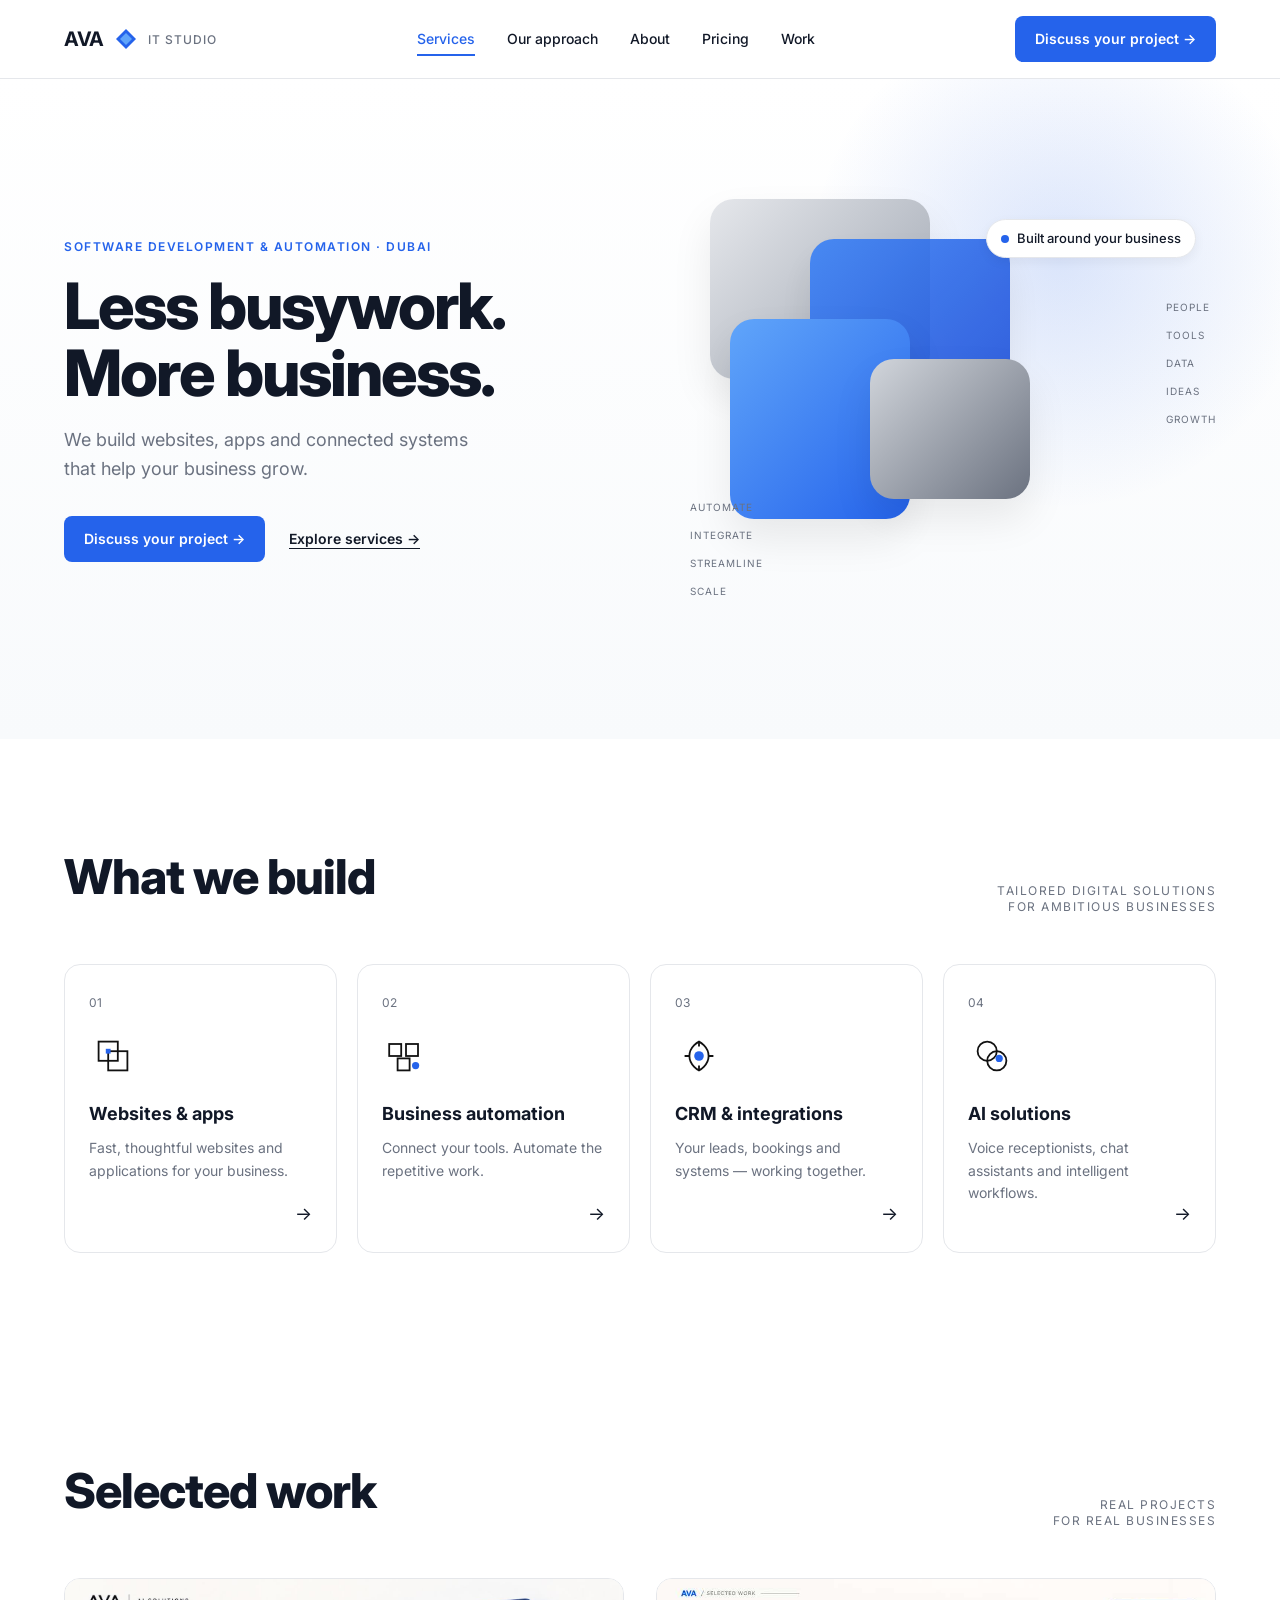
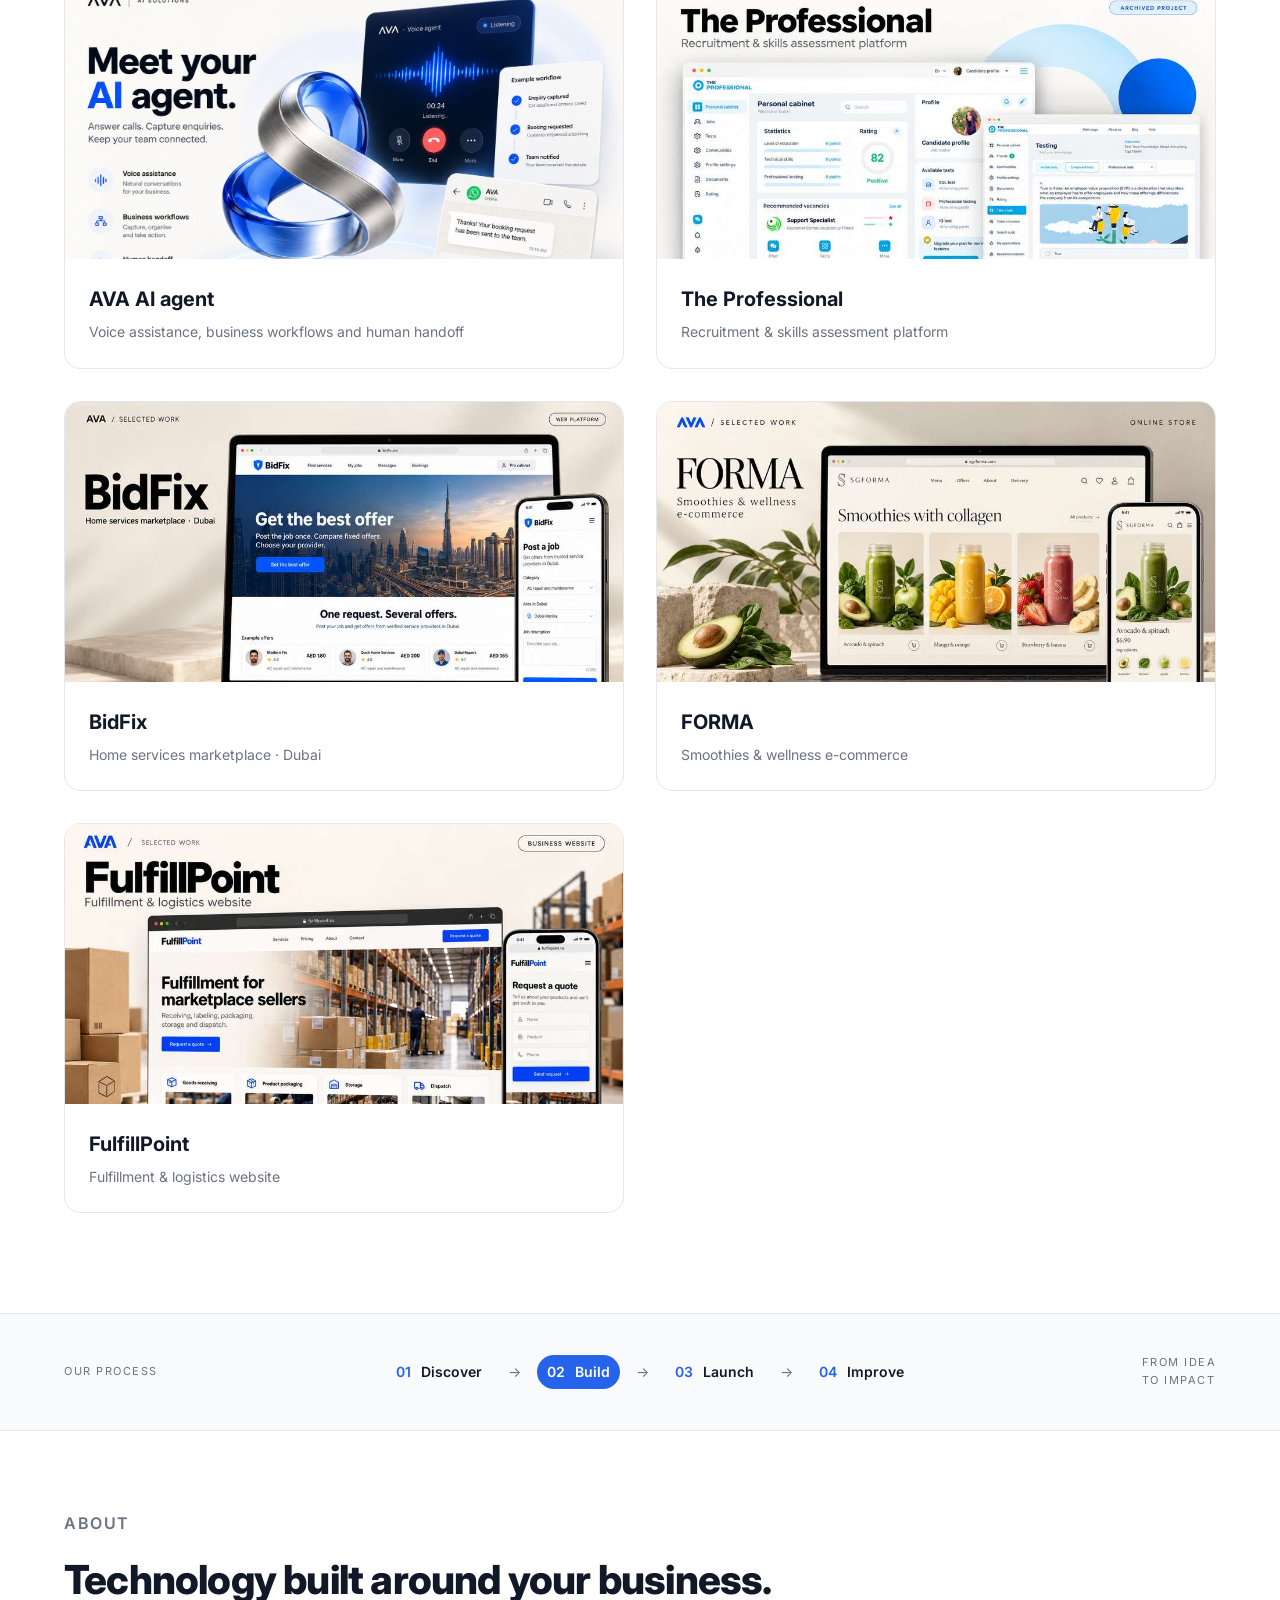
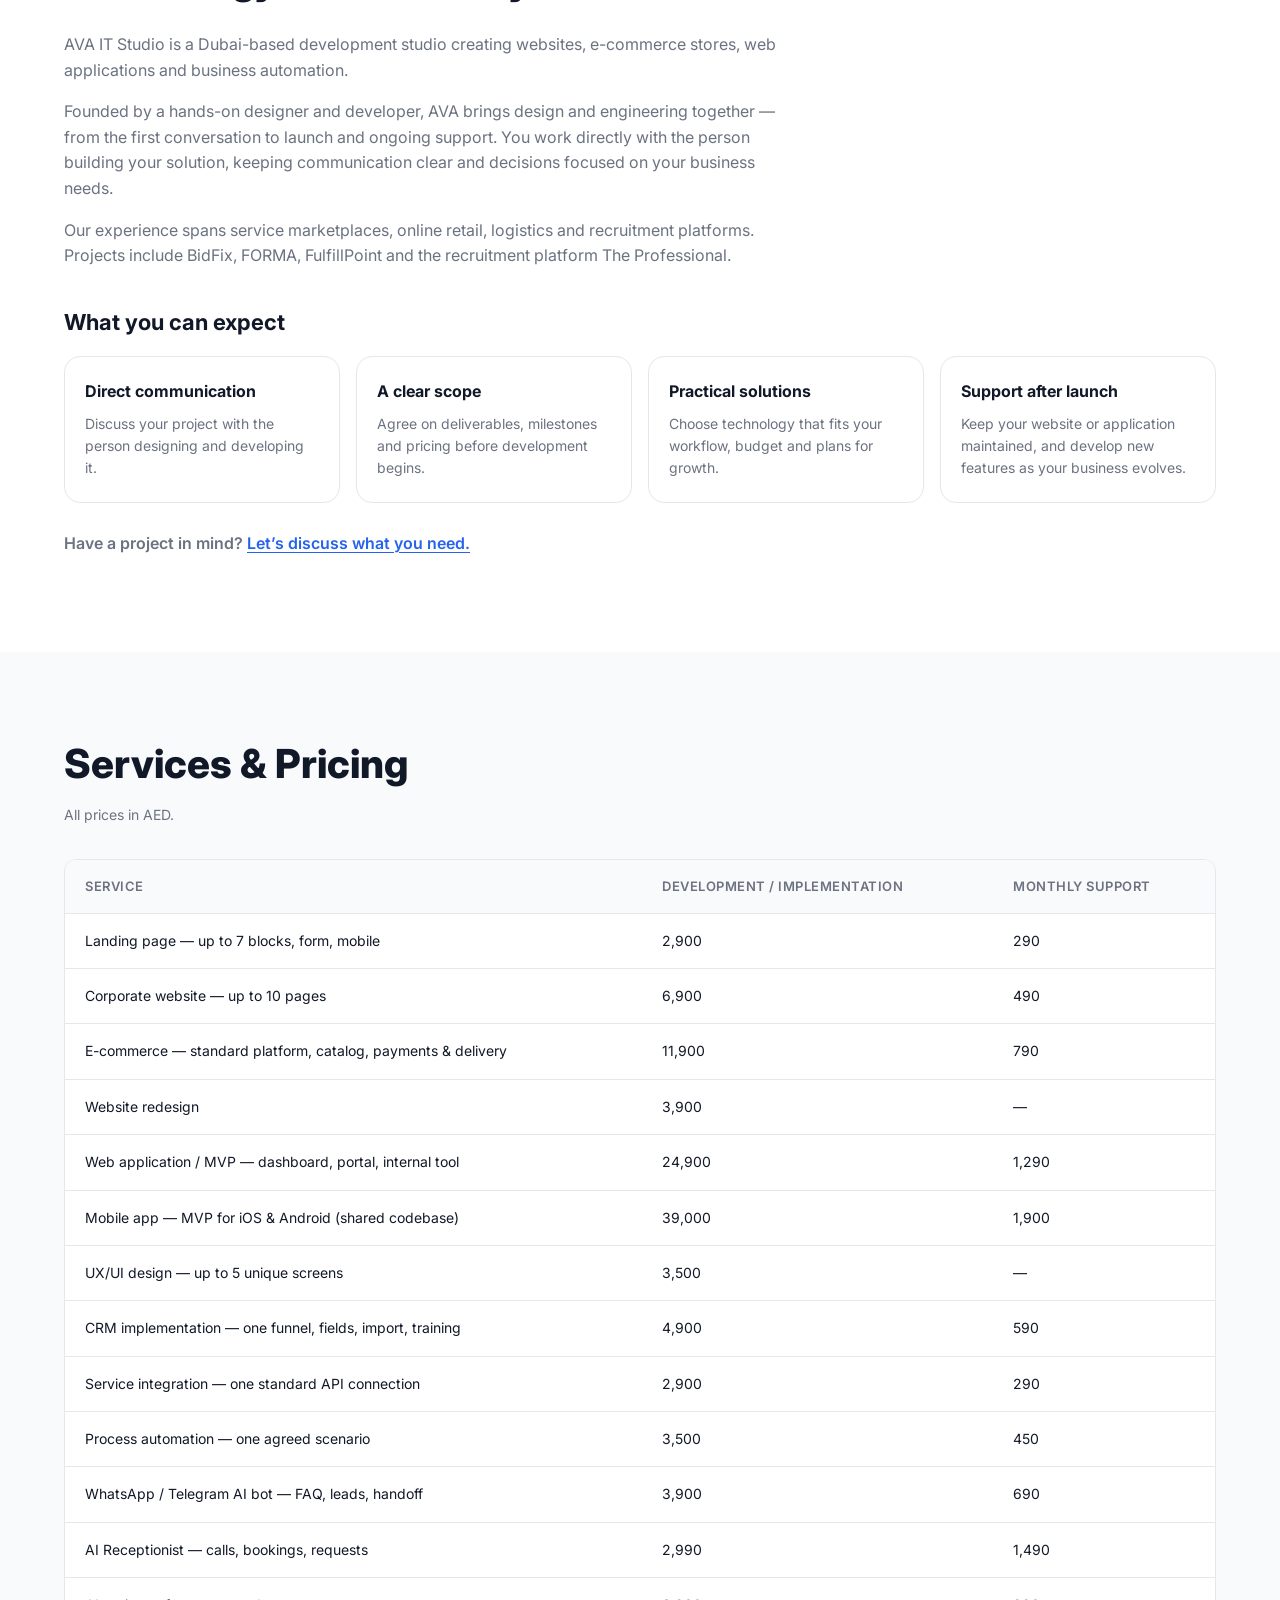
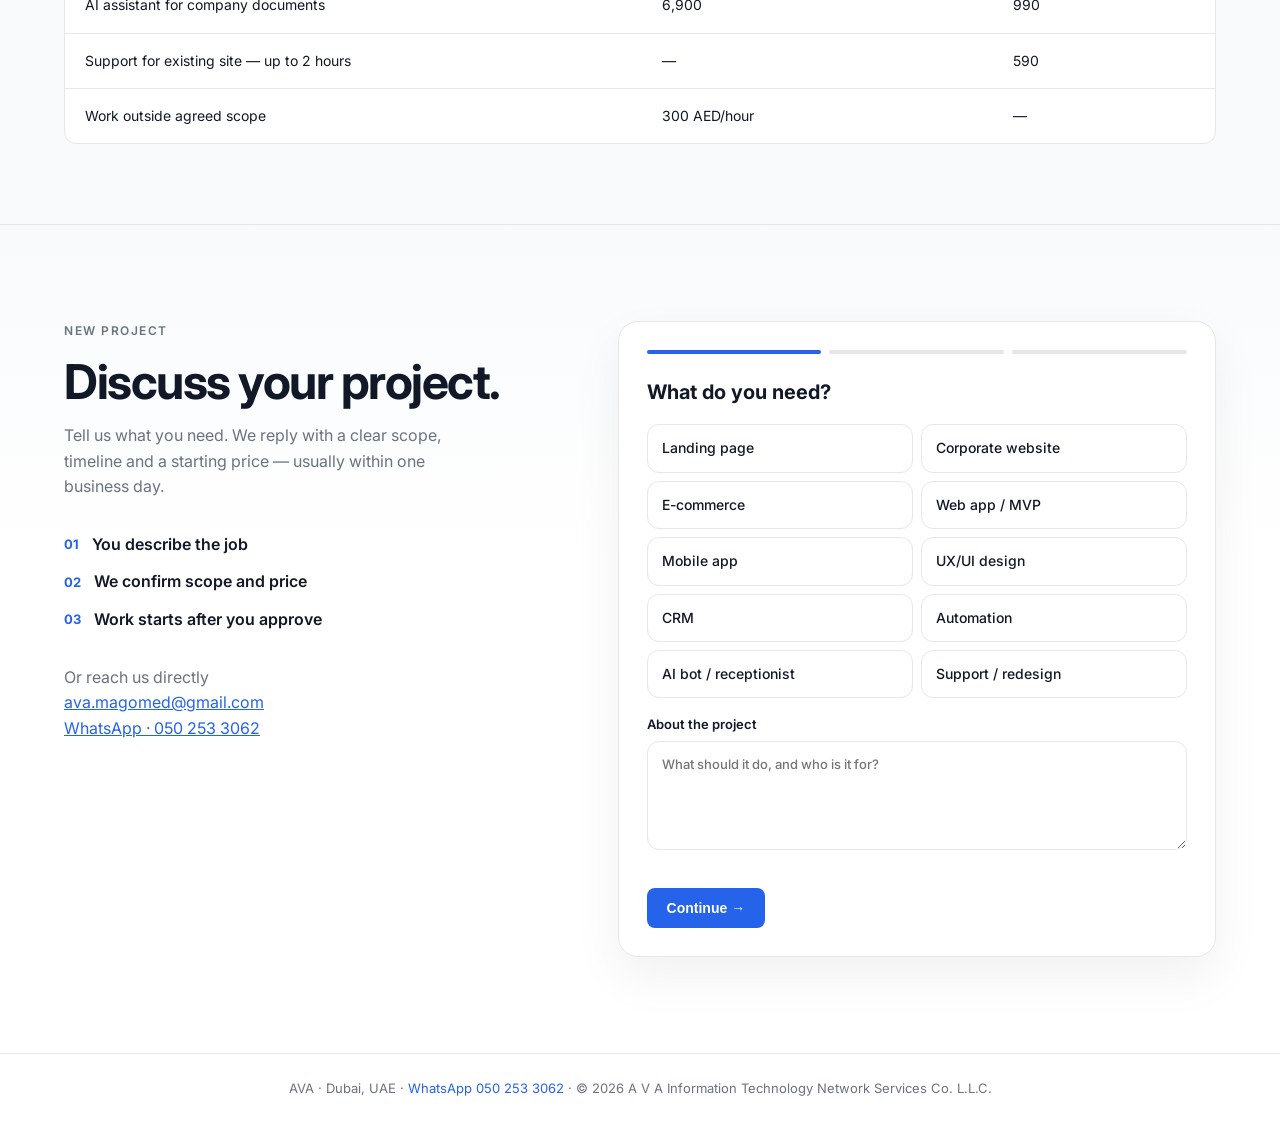
==== index.html @ f0a0326e "Change contact email to Gmail" ====
<!DOCTYPE html>
<html lang="en">
<head>
    <meta charset="UTF-8">
    <meta name="viewport" content="width=device-width, initial-scale=1.0">
    <title>AVA IT Studio | Software Development & Automation | Dubai</title>
    <meta name="description" content="AVA IT Studio builds websites, apps, and connected systems that help your business grow. Less busywork. More business. Dubai.">
    <link rel="stylesheet" href="styles.css">
    <link rel="preconnect" href="https://fonts.googleapis.com">
    <link rel="preconnect" href="https://fonts.gstatic.com" crossorigin>
    <link href="https://fonts.googleapis.com/css2?family=Inter:wght@300;400;500;600;700;800&display=swap" rel="stylesheet">
</head>
<body>
    <header class="header">
        <div class="container">
            <div class="logo">
                <span class="logo-text">AVA</span>
                <svg class="logo-icon" width="24" height="24" viewBox="0 0 24 24" fill="none">
                    <path d="M12 2L22 12L12 22L2 12L12 2Z" fill="#2563EB"/>
                    <path d="M12 6L18 12L12 18L6 12L12 6Z" fill="#60A5FA"/>
                </svg>
                <span class="logo-sub">IT STUDIO</span>
            </div>
            <nav class="nav">
                <a href="#services">Services</a>
                <a href="#approach">Our approach</a>
                <a href="#about">About</a>
                <a href="#pricing">Pricing</a>
                <a href="#portfolio">Work</a>
            </nav>
            <a href="#contact" class="btn btn-primary">Discuss your project →</a>
        </div>
    </header>

    <section class="hero">
        <div class="container hero-grid">
            <div class="hero-content">
                <p class="eyebrow">SOFTWARE DEVELOPMENT & AUTOMATION · DUBAI</p>
                <h1>Less busywork.<br>More business.</h1>
                <p class="hero-subtitle">We build websites, apps and connected systems that help your business grow.</p>
                <div class="hero-cta">
                    <a href="#contact" class="btn btn-primary">Discuss your project →</a>
                    <a href="#services" class="btn btn-link">Explore services →</a>
                </div>
            </div>
            <div class="hero-visual">
                <div class="abstract-shape">
                    <div class="shape shape-1"></div>
                    <div class="shape shape-2"></div>
                    <div class="shape shape-3"></div>
                    <div class="shape shape-4"></div>
                </div>
                <div class="badge">Built around your business</div>
                <div class="side-labels">
                    <span>PEOPLE</span>
                    <span>TOOLS</span>
                    <span>DATA</span>
                    <span>IDEAS</span>
                    <span>GROWTH</span>
                </div>
                <div class="process-labels">
                    <span>AUTOMATE</span>
                    <span>INTEGRATE</span>
                    <span>STREAMLINE</span>
                    <span>SCALE</span>
                </div>
            </div>
        </div>
    </section>

    <section id="services" class="what-we-build">
        <div class="container">
            <div class="section-header">
                <h2>What we build</h2>
                <p class="section-sub">TAILORED DIGITAL SOLUTIONS<br>FOR AMBITIOUS BUSINESSES</p>
            </div>
            <div class="services-grid">
                <div class="service-card">
                    <div class="card-number">01</div>
                    <div class="card-icon">
                        <svg viewBox="0 0 40 40" fill="none"><rect x="8" y="8" width="16" height="16" stroke="#111" stroke-width="1.5"/><rect x="16" y="16" width="16" height="16" stroke="#111" stroke-width="1.5"/><rect x="14" y="14" width="4" height="4" fill="#2563EB"/></svg>
                    </div>
                    <h3>Websites & apps</h3>
                    <p>Fast, thoughtful websites and applications for your business.</p>
                    <a href="#pricing" class="card-link">→</a>
                </div>
                <div class="service-card">
                    <div class="card-number">02</div>
                    <div class="card-icon">
                        <svg viewBox="0 0 40 40" fill="none"><rect x="6" y="10" width="10" height="10" stroke="#111" stroke-width="1.5"/><rect x="20" y="10" width="10" height="10" stroke="#111" stroke-width="1.5"/><rect x="13" y="22" width="10" height="10" stroke="#111" stroke-width="1.5"/><circle cx="28" cy="28" r="3" fill="#2563EB"/></svg>
                    </div>
                    <h3>Business automation</h3>
                    <p>Connect your tools. Automate the repetitive work.</p>
                    <a href="#pricing" class="card-link">→</a>
                </div>
                <div class="service-card">
                    <div class="card-number">03</div>
                    <div class="card-icon">
                        <svg viewBox="0 0 40 40" fill="none"><path d="M20 8C20 8 28 12 28 20C28 28 20 32 20 32C20 32 12 28 12 20C12 12 20 8 20 8Z" stroke="#111" stroke-width="1.5"/><circle cx="20" cy="20" r="4" fill="#2563EB"/><path d="M20 12V8M20 32V28M12 20H8M32 20H28" stroke="#111" stroke-width="1.5"/></svg>
                    </div>
                    <h3>CRM & integrations</h3>
                    <p>Your leads, bookings and systems — working together.</p>
                    <a href="#pricing" class="card-link">→</a>
                </div>
                <div class="service-card">
                    <div class="card-number">04</div>
                    <div class="card-icon">
                        <svg viewBox="0 0 40 40" fill="none"><circle cx="16" cy="16" r="8" stroke="#111" stroke-width="1.5"/><circle cx="24" cy="24" r="8" stroke="#111" stroke-width="1.5"/><circle cx="26" cy="22" r="3" fill="#2563EB"/></svg>
                    </div>
                    <h3>AI solutions</h3>
                    <p>Voice receptionists, chat assistants and intelligent workflows.</p>
                    <a href="#portfolio" class="card-link">→</a>
                </div>
            </div>
        </div>
    </section>

    <section id="portfolio" class="portfolio">
        <div class="container">
            <div class="section-header">
                <h2>Selected work</h2>
                <p class="section-sub">REAL PROJECTS<br>FOR REAL BUSINESSES</p>
            </div>
            <div class="portfolio-grid">
                <div class="portfolio-item">
                    <div class="portfolio-image">
                        <img src="images/ai-agent.jpg" alt="AVA AI agent: voice assistance, workflows and WhatsApp handoff">
                    </div>
                    <div class="portfolio-info">
                        <h3>AVA AI agent</h3>
                        <p>Voice assistance, business workflows and human handoff</p>
                    </div>
                </div>
                <div class="portfolio-item">
                    <div class="portfolio-image">
                        <img src="images/the-professional.jpg" alt="The Professional - Recruitment & skills assessment platform">
                    </div>
                    <div class="portfolio-info">
                        <h3>The Professional</h3>
                        <p>Recruitment & skills assessment platform</p>
                    </div>
                </div>
                <div class="portfolio-item">
                    <div class="portfolio-image">
                        <img src="images/bidfix.jpg" alt="BidFix - Home services marketplace Dubai">
                    </div>
                    <div class="portfolio-info">
                        <h3>BidFix</h3>
                        <p>Home services marketplace · Dubai</p>
                    </div>
                </div>
                <div class="portfolio-item">
                    <div class="portfolio-image">
                        <img src="images/forma.jpg" alt="FORMA - Smoothies & wellness e-commerce">
                    </div>
                    <div class="portfolio-info">
                        <h3>FORMA</h3>
                        <p>Smoothies & wellness e-commerce</p>
                    </div>
                </div>
                <div class="portfolio-item">
                    <div class="portfolio-image">
                        <img src="images/fulfillpoint.jpg" alt="FulfillPoint - Fulfillment & logistics website">
                    </div>
                    <div class="portfolio-info">
                        <h3>FulfillPoint</h3>
                        <p>Fulfillment & logistics website</p>
                    </div>
                </div>
            </div>
        </div>
    </section>

    <section id="approach" class="process">
        <div class="container">
            <div class="process-header">
                <span class="process-label">OUR PROCESS</span>
                <div class="process-steps">
                    <div class="step"><span>01</span> Discover</div>
                    <div class="arrow">→</div>
                    <div class="step"><span>02</span> Build</div>
                    <div class="arrow">→</div>
                    <div class="step"><span>03</span> Launch</div>
                    <div class="arrow">→</div>
                    <div class="step"><span>04</span> Improve</div>
                </div>
                <span class="process-end">FROM IDEA<br>TO IMPACT</span>
            </div>
        </div>
    </section>

    <section id="about" class="about">
        <div class="container">
            <p class="eyebrow">ABOUT</p>
            <h2>Technology built around your business.</h2>
            <p>AVA IT Studio is a Dubai-based development studio creating websites, e-commerce stores, web applications and business automation.</p>
            <p>Founded by a hands-on designer and developer, AVA brings design and engineering together — from the first conversation to launch and ongoing support. You work directly with the person building your solution, keeping communication clear and decisions focused on your business needs.</p>
            <p>Our experience spans service marketplaces, online retail, logistics and recruitment platforms. Projects include BidFix, FORMA, FulfillPoint and the recruitment platform The Professional.</p>
            <h3>What you can expect</h3>
            <div class="expect-grid">
                <div class="expect-item">
                    <h4>Direct communication</h4>
                    <p>Discuss your project with the person designing and developing it.</p>
                </div>
                <div class="expect-item">
                    <h4>A clear scope</h4>
                    <p>Agree on deliverables, milestones and pricing before development begins.</p>
                </div>
                <div class="expect-item">
                    <h4>Practical solutions</h4>
                    <p>Choose technology that fits your workflow, budget and plans for growth.</p>
                </div>
                <div class="expect-item">
                    <h4>Support after launch</h4>
                    <p>Keep your website or application maintained, and develop new features as your business evolves.</p>
                </div>
            </div>
            <p class="about-close">Have a project in mind? <a href="#contact">Let’s discuss what you need.</a></p>
        </div>
    </section>

    <section id="pricing" class="pricing">
        <div class="container">
            <h2>Services & Pricing</h2>
            <p class="pricing-note">All prices in AED.</p>
            <div class="pricing-table-wrapper">
                <table class="pricing-table">
                    <thead>
                        <tr>
                            <th>Service</th>
                            <th>Development / Implementation</th>
                            <th>Monthly Support</th>
                        </tr>
                    </thead>
                    <tbody>
                        <tr>
                            <td>Landing page — up to 7 blocks, form, mobile</td>
                            <td>2,900</td>
                            <td>290</td>
                        </tr>
                        <tr>
                            <td>Corporate website — up to 10 pages</td>
                            <td>6,900</td>
                            <td>490</td>
                        </tr>
                        <tr>
                            <td>E-commerce — standard platform, catalog, payments & delivery</td>
                            <td>11,900</td>
                            <td>790</td>
                        </tr>
                        <tr>
                            <td>Website redesign</td>
                            <td>3,900</td>
                            <td>—</td>
                        </tr>
                        <tr>
                            <td>Web application / MVP — dashboard, portal, internal tool</td>
                            <td>24,900</td>
                            <td>1,290</td>
                        </tr>
                        <tr>
                            <td>Mobile app — MVP for iOS & Android (shared codebase)</td>
                            <td>39,000</td>
                            <td>1,900</td>
                        </tr>
                        <tr>
                            <td>UX/UI design — up to 5 unique screens</td>
                            <td>3,500</td>
                            <td>—</td>
                        </tr>
                        <tr>
                            <td>CRM implementation — one funnel, fields, import, training</td>
                            <td>4,900</td>
                            <td>590</td>
                        </tr>
                        <tr>
                            <td>Service integration — one standard API connection</td>
                            <td>2,900</td>
                            <td>290</td>
                        </tr>
                        <tr>
                            <td>Process automation — one agreed scenario</td>
                            <td>3,500</td>
                            <td>450</td>
                        </tr>
                        <tr>
                            <td>WhatsApp / Telegram AI bot — FAQ, leads, handoff</td>
                            <td>3,900</td>
                            <td>690</td>
                        </tr>
                        <tr>
                            <td>AI Receptionist — calls, bookings, requests</td>
                            <td>2,990</td>
                            <td>1,490</td>
                        </tr>
                        <tr>
                            <td>AI assistant for company documents</td>
                            <td>6,900</td>
                            <td>990</td>
                        </tr>
                        <tr>
                            <td>Support for existing site — up to 2 hours</td>
                            <td>—</td>
                            <td>590</td>
                        </tr>
                        <tr>
                            <td>Work outside agreed scope</td>
                            <td>300 AED/hour</td>
                            <td>—</td>
                        </tr>
                    </tbody>
                </table>
            </div>
        </div>
    </section>

    <section id="contact" class="request">
        <div class="container request-grid">
            <div class="request-copy">
                <p class="eyebrow">NEW PROJECT</p>
                <h2>Discuss your project.</h2>
                <p>Tell us what you need. We reply with a clear scope, timeline and a starting price — usually within one business day.</p>
                <ol class="request-points">
                    <li><strong>01</strong> You describe the job</li>
                    <li><strong>02</strong> We confirm scope and price</li>
                    <li><strong>03</strong> Work starts after you approve</li>
                </ol>
                <p class="request-mail">Or reach us directly<br><a href="mailto:ava.magomed@gmail.com">ava.magomed@gmail.com</a><br><a href="https://wa.me/971502533062" target="_blank" rel="noopener">WhatsApp · 050 253 3062</a></p>
            </div>

            <form class="request-form" id="request-form" novalidate>
                <div class="form-progress" aria-hidden="true">
                    <span class="is-on" data-dot="1"></span>
                    <span data-dot="2"></span>
                    <span data-dot="3"></span>
                </div>

                <fieldset class="form-step is-active" data-step="1">
                    <legend>What do you need?</legend>
                    <div class="choice-grid" id="service-choices">
                        <label class="choice"><input type="checkbox" name="service" value="Landing page"><span>Landing page</span></label>
                        <label class="choice"><input type="checkbox" name="service" value="Corporate website"><span>Corporate website</span></label>
                        <label class="choice"><input type="checkbox" name="service" value="E-commerce"><span>E-commerce</span></label>
                        <label class="choice"><input type="checkbox" name="service" value="Web app / MVP"><span>Web app / MVP</span></label>
                        <label class="choice"><input type="checkbox" name="service" value="Mobile app"><span>Mobile app</span></label>
                        <label class="choice"><input type="checkbox" name="service" value="UX/UI design"><span>UX/UI design</span></label>
                        <label class="choice"><input type="checkbox" name="service" value="CRM"><span>CRM</span></label>
                        <label class="choice"><input type="checkbox" name="service" value="Automation"><span>Automation</span></label>
                        <label class="choice"><input type="checkbox" name="service" value="AI bot or receptionist"><span>AI bot / receptionist</span></label>
                        <label class="choice"><input type="checkbox" name="service" value="Support or redesign"><span>Support / redesign</span></label>
                    </div>
                    <label class="field">
                        <span>About the project</span>
                        <textarea name="details" rows="4" required placeholder="What should it do, and who is it for?"></textarea>
                    </label>
                    <p class="form-error" data-error="1"></p>
                    <button type="button" class="btn btn-primary" data-next>Continue →</button>
                </fieldset>

                <fieldset class="form-step" data-step="2">
                    <legend>Timing</legend>
                    <label class="field">
                        <span>When do you want to start?</span>
                        <select name="timeline" required>
                            <option value="">Select a timeline</option>
                            <option>As soon as possible</option>
                            <option>Within 2 weeks</option>
                            <option>This month</option>
                            <option>Just exploring</option>
                        </select>
                    </label>
                    <label class="field">
                        <span>Current website, if you have one</span>
                        <input type="url" name="website" placeholder="https://">
                    </label>
                    <p class="form-error" data-error="2"></p>
                    <div class="form-nav">
                        <button type="button" class="btn btn-link" data-back>← Back</button>
                        <button type="button" class="btn btn-primary" data-next>Continue →</button>
                    </div>
                </fieldset>

                <fieldset class="form-step" data-step="3">
                    <legend>How can we reach you?</legend>
                    <div class="field-row">
                        <label class="field">
                            <span>Name</span>
                            <input type="text" name="name" required autocomplete="name" placeholder="Your name">
                        </label>
                        <label class="field">
                            <span>Company</span>
                            <input type="text" name="company" autocomplete="organization" placeholder="Optional">
                        </label>
                    </div>
                    <div class="field-row">
                        <label class="field">
                            <span>Email</span>
                            <input type="email" name="email" required autocomplete="email" placeholder="you@company.com">
                        </label>
                        <label class="field">
                            <span>Phone or WhatsApp</span>
                            <input type="tel" name="phone" autocomplete="tel" placeholder="+971">
                        </label>
                    </div>
                    <label class="field">
                        <span>Preferred contact</span>
                        <select name="contact">
                            <option>Email</option>
                            <option>WhatsApp</option>
                            <option>Phone call</option>
                        </select>
                    </label>
                    <input class="hp" type="text" name="_honey" tabindex="-1" autocomplete="off" aria-hidden="true">
                    <p class="form-error" data-error="3"></p>
                    <div class="form-nav">
                        <button type="button" class="btn btn-link" data-back>← Back</button>
                        <button type="submit" class="btn btn-primary">Send request →</button>
                    </div>
                </fieldset>

                <div class="form-success" hidden>
                    <h3>Request received.</h3>
                    <p>We’ll review it and reply with the next step. If you don’t hear back within one business day, write to ava.magomed@gmail.com.</p>
                    <button type="button" class="btn btn-link" data-reset>Send another request</button>
                </div>
            </form>
        </div>
    </section>

    <footer class="footer">
        <div class="container">
            <p>AVA · Dubai, UAE · <a href="https://wa.me/971502533062" target="_blank" rel="noopener">WhatsApp 050 253 3062</a> · &copy; 2026 A V A Information Technology Network Services Co. L.L.C.</p>
        </div>
    </footer>

    <script src="script.js"></script>
</body>
</html>
---- styles.css ----
:root {
    --blue: #2563EB;
    --blue-light: #3B82F6;
    --blue-pale: #DBEAFE;
    --black: #111827;
    --gray: #6B7280;
    --light: #F9FAFB;
    --white: #FFFFFF;
    --border: #E5E7EB;
}

* {
    margin: 0;
    padding: 0;
    box-sizing: border-box;
}

html {
    scroll-behavior: smooth;
}

body {
    font-family: 'Inter', -apple-system, BlinkMacSystemFont, sans-serif;
    color: var(--black);
    background: var(--white);
    line-height: 1.6;
    overflow-x: hidden;
}

.container {
    max-width: 1200px;
    margin: 0 auto;
    padding: 0 24px;
}

/* Header */
.header {
    position: sticky;
    top: 0;
    background: rgba(255,255,255,0.95);
    backdrop-filter: blur(12px);
    border-bottom: 1px solid var(--border);
    z-index: 100;
    padding: 16px 0;
}

.header .container {
    display: flex;
    align-items: center;
    justify-content: space-between;
}

.logo {
    display: flex;
    align-items: center;
    gap: 8px;
    font-weight: 700;
    font-size: 20px;
}

.logo-text {
    letter-spacing: -0.5px;
}

.logo-icon {
    margin: 0 2px;
}

.logo-sub {
    font-size: 12px;
    font-weight: 500;
    color: var(--gray);
    letter-spacing: 1px;
}

.nav {
    display: flex;
    gap: 32px;
}

.nav a {
    text-decoration: none;
    color: var(--black);
    font-size: 14px;
    font-weight: 500;
    transition: color 0.2s;
}

.nav a:hover {
    color: var(--blue);
}

.btn {
    display: inline-flex;
    align-items: center;
    gap: 8px;
    padding: 12px 20px;
    border-radius: 8px;
    font-weight: 600;
    font-size: 14px;
    text-decoration: none;
    transition: all 0.2s ease;
    border: none;
    cursor: pointer;
}

.btn-primary {
    background: var(--blue);
    color: white;
}

.btn-primary:hover {
    background: #1D4ED8;
    transform: translateY(-1px);
    box-shadow: 0 4px 12px rgba(37, 99, 235, 0.3);
}

.btn-link {
    color: var(--black);
    text-decoration: underline;
    text-underline-offset: 4px;
    padding: 12px 0;
}

.btn-white {
    background: white;
    color: var(--black);
    border: 1px solid var(--border);
}

.btn-white:hover {
    background: var(--light);
}

/* Hero */
.hero {
    padding: 80px 0 100px;
    background: linear-gradient(180deg, #FFFFFF 0%, #F8FAFC 100%);
    position: relative;
    overflow: hidden;
}

.hero-grid {
    display: grid;
    grid-template-columns: 1fr 1fr;
    gap: 60px;
    align-items: center;
}

.eyebrow {
    font-size: 12px;
    font-weight: 600;
    letter-spacing: 1.5px;
    color: var(--blue);
    margin-bottom: 16px;
    text-transform: uppercase;
}

.hero h1 {
    font-size: 64px;
    font-weight: 800;
    line-height: 1.05;
    letter-spacing: -2px;
    margin-bottom: 20px;
}

.hero-subtitle {
    font-size: 18px;
    color: var(--gray);
    max-width: 420px;
    margin-bottom: 32px;
}

.hero-cta {
    display: flex;
    gap: 24px;
    align-items: center;
}

.hero-visual {
    position: relative;
    height: 480px;
}

.abstract-shape {
    position: relative;
    width: 100%;
    height: 100%;
}

.shape {
    position: absolute;
    border-radius: 24px;
    box-shadow: 0 20px 40px rgba(0,0,0,0.08);
    transition: transform 0.6s ease;
}

.shape-1 {
    width: 220px;
    height: 180px;
    background: linear-gradient(135deg, #E5E7EB, #9CA3AF);
    top: 40px;
    left: 40px;
    --rot: -8deg;
    animation: float 6s ease-in-out infinite;
}

.shape-2 {
    width: 200px;
    height: 160px;
    background: linear-gradient(135deg, #3B82F6, #1D4ED8);
    top: 80px;
    left: 140px;
    --rot: 12deg;
    opacity: 0.9;
    animation: float 7s ease-in-out infinite reverse;
}

.shape-3 {
    width: 180px;
    height: 200px;
    background: linear-gradient(135deg, #60A5FA, #2563EB);
    top: 160px;
    left: 60px;
    --rot: -15deg;
    animation: float 8s ease-in-out infinite;
}

.shape-4 {
    width: 160px;
    height: 140px;
    background: linear-gradient(135deg, #D1D5DB, #6B7280);
    top: 200px;
    left: 200px;
    --rot: 6deg;
    animation: float 5s ease-in-out infinite reverse;
}

@keyframes float {
    0%, 100% { transform: translateY(0) rotate(var(--rot, 0deg)); }
    50% { transform: translateY(-12px) rotate(var(--rot, 0deg)); }
}

.badge {
    position: absolute;
    top: 60px;
    right: 20px;
    background: white;
    border: 1px solid var(--border);
    padding: 8px 14px;
    border-radius: 20px;
    font-size: 13px;
    font-weight: 500;
    display: flex;
    align-items: center;
    gap: 8px;
    box-shadow: 0 4px 12px rgba(0,0,0,0.05);
}

.badge::before {
    content: '';
    width: 8px;
    height: 8px;
    background: var(--blue);
    border-radius: 50%;
}

.side-labels, .process-labels {
    position: absolute;
    font-size: 10px;
    letter-spacing: 1px;
    color: var(--gray);
    display: flex;
    flex-direction: column;
    gap: 12px;
}

.side-labels {
    right: 0;
    top: 140px;
}

.process-labels {
    left: 20px;
    bottom: 40px;
}

/* What we build */
.what-we-build {
    padding: 100px 0;
    background: var(--white);
}

.section-header {
    display: flex;
    justify-content: space-between;
    align-items: flex-end;
    margin-bottom: 48px;
}

.section-header h2 {
    font-size: 48px;
    font-weight: 800;
    letter-spacing: -1px;
}

.section-sub {
    font-size: 12px;
    letter-spacing: 1.5px;
    color: var(--gray);
    text-align: right;
    line-height: 1.4;
}

.services-grid {
    display: grid;
    grid-template-columns: repeat(4, 1fr);
    gap: 20px;
}

.service-card {
    border: 1px solid var(--border);
    border-radius: 16px;
    padding: 28px 24px;
    position: relative;
    transition: all 0.3s ease;
    background: white;
}

.service-card:hover {
    transform: translateY(-4px);
    box-shadow: 0 12px 32px rgba(0,0,0,0.08);
    border-color: var(--blue-pale);
}

.card-number {
    font-size: 12px;
    color: var(--gray);
    margin-bottom: 20px;
}

.card-icon {
    width: 48px;
    height: 48px;
    margin-bottom: 20px;
}

.card-icon svg {
    width: 100%;
    height: 100%;
}

.service-card h3 {
    font-size: 18px;
    font-weight: 700;
    margin-bottom: 8px;
}

.service-card p {
    font-size: 14px;
    color: var(--gray);
    margin-bottom: 20px;
}

.card-link {
    position: absolute;
    bottom: 24px;
    right: 24px;
    color: var(--black);
    text-decoration: none;
    font-size: 18px;
    transition: transform 0.2s;
}

.service-card:hover .card-link {
    transform: translateX(4px);
}

/* Process */
.process {
    padding: 40px 0;
    border-top: 1px solid var(--border);
    border-bottom: 1px solid var(--border);
    background: var(--light);
}

.process-header {
    display: flex;
    align-items: center;
    justify-content: space-between;
    gap: 20px;
}

.process-label, .process-end {
    font-size: 11px;
    letter-spacing: 1.5px;
    color: var(--gray);
    white-space: nowrap;
}

.process-steps {
    display: flex;
    align-items: center;
    gap: 16px;
    flex: 1;
    justify-content: center;
}

.step {
    font-weight: 600;
    font-size: 14px;
}

.step span {
    color: var(--blue);
    margin-right: 6px;
}

.arrow {
    color: var(--gray);
    font-size: 14px;
}

/* About */
.about {
    padding: 80px 0;
}

.about h2 {
    font-size: 40px;
    font-weight: 800;
    letter-spacing: -0.8px;
    margin-bottom: 20px;
    max-width: 720px;
}

.about .eyebrow {
    margin-bottom: 12px;
}

.about p {
    max-width: 720px;
    color: var(--gray);
    margin-bottom: 16px;
    font-size: 16px;
}

.about h3 {
    margin: 36px 0 16px;
    font-size: 22px;
    font-weight: 700;
}

.expect-grid {
    display: grid;
    grid-template-columns: repeat(4, 1fr);
    gap: 16px;
    margin-top: 8px;
}

.expect-item {
    border: 1px solid var(--border);
    border-radius: 16px;
    padding: 22px 20px;
    background: white;
    transition: transform 0.3s ease, box-shadow 0.3s ease;
}

.expect-item:hover {
    transform: translateY(-4px);
    box-shadow: 0 12px 32px rgba(0,0,0,0.06);
}

.expect-item h4 {
    font-size: 16px;
    margin-bottom: 8px;
}

.expect-item p {
    margin: 0;
    font-size: 14px;
}

.about-close {
    margin-top: 28px;
    color: var(--black);
    font-weight: 600;
}

.about-close a {
    color: var(--blue);
    text-underline-offset: 3px;
}

/* Pricing */
.pricing {
    padding: 80px 0;
    background: var(--light);
}

.pricing h2 {
    font-size: 40px;
    font-weight: 800;
    margin-bottom: 8px;
}

.pricing-note {
    color: var(--gray);
    margin-bottom: 32px;
    font-size: 14px;
}

.pricing-table-wrapper {
    overflow-x: auto;
    border-radius: 12px;
    border: 1px solid var(--border);
    background: white;
}

.pricing-table {
    width: 100%;
    border-collapse: collapse;
    font-size: 14px;
}

.pricing-table th,
.pricing-table td {
    padding: 16px 20px;
    text-align: left;
    border-bottom: 1px solid var(--border);
}

.pricing-table th {
    background: var(--light);
    font-weight: 600;
    font-size: 13px;
    color: var(--gray);
    text-transform: uppercase;
    letter-spacing: 0.5px;
}

.pricing-table tr:last-child td {
    border-bottom: none;
}

.pricing-table tr:hover td {
    background: #F8FAFC;
}

/* CTA Footer */
.cta-footer {
    background: #111827;
    color: white;
    padding: 60px 0;
    text-align: center;
}

.cta-footer h2 {
    font-size: 36px;
    font-weight: 700;
    margin-bottom: 24px;
}

.cta-footer .btn {
    margin-bottom: 24px;
}

.footer-info {
    font-size: 12px;
    letter-spacing: 1px;
    color: #9CA3AF;
}

.footer {
    padding: 24px 0;
    text-align: center;
    font-size: 13px;
    color: var(--gray);
    border-top: 1px solid var(--border);
}

/* Portfolio */
.portfolio {
    padding: 100px 0;
    background: var(--white);
}

.portfolio-grid {
    display: grid;
    grid-template-columns: repeat(2, 1fr);
    gap: 32px;
    margin-top: 48px;
}

.portfolio-item {
    border-radius: 16px;
    overflow: hidden;
    background: white;
    border: 1px solid var(--border);
    transition: all 0.4s cubic-bezier(0.25, 0.46, 0.45, 0.94);
    opacity: 0;
    transform: translateY(40px);
}

.portfolio-item.visible {
    opacity: 1;
    transform: translateY(0);
}

.portfolio-item:hover {
    transform: translateY(-8px);
    box-shadow: 0 20px 40px rgba(0,0,0,0.1);
}

.portfolio-image {
    height: 280px;
    overflow: hidden;
    background: #f8fafc;
}

.portfolio-image img {
    width: 100%;
    height: 100%;
    object-fit: cover;
    object-position: top;
    transition: transform 0.6s ease;
}

.portfolio-item:hover .portfolio-image img {
    transform: scale(1.05);
}

.portfolio-info {
    padding: 24px;
}

.portfolio-info h3 {
    font-size: 20px;
    font-weight: 700;
    margin-bottom: 6px;
}

.portfolio-info p {
    font-size: 14px;
    color: var(--gray);
}

@media (max-width: 768px) {
    .portfolio-grid {
        grid-template-columns: 1fr;
        gap: 24px;
    }
    .portfolio-image {
        height: 220px;
    }
}

.fade-up {
    opacity: 0;
    transform: translateY(20px);
    animation: fadeUp 0.6s ease forwards;
}

@keyframes fadeUp {
    to {
        opacity: 1;
        transform: translateY(0);
    }
}

/* Responsive */
@media (max-width: 1024px) {
    .hero-grid {
        grid-template-columns: 1fr;
        gap: 40px;
    }
    .hero h1 {
        font-size: 48px;
    }
    .services-grid {
        grid-template-columns: repeat(2, 1fr);
    }
    .expect-grid {
        grid-template-columns: repeat(2, 1fr);
    }
    .hero-visual {
        height: 360px;
    }
}

@media (max-width: 768px) {
    .nav {
        display: none;
    }
    .hero h1 {
        font-size: 40px;
    }
    .services-grid {
        grid-template-columns: 1fr;
    }
    .expect-grid {
        grid-template-columns: 1fr;
    }
    .about h2 {
        font-size: 32px;
    }
    .section-header {
        flex-direction: column;
        align-items: flex-start;
        gap: 12px;
    }
    .process-header {
        flex-direction: column;
        gap: 16px;
    }
    .process-steps {
        flex-wrap: wrap;
    }
}

.hero::before {
    content: '';
    position: absolute;
    width: 520px;
    height: 520px;
    right: -40px;
    top: -80px;
    background: radial-gradient(circle, rgba(37, 99, 235, 0.16), transparent 68%);
    pointer-events: none;
    animation: glow 9s ease-in-out infinite;
}

@keyframes glow {
    0%, 100% { transform: translate(0, 0) scale(1); }
    50% { transform: translate(-30px, 20px) scale(1.08); }
}

.abstract-shape {
    transition: transform 0.45s ease;
    will-change: transform;
}

.nav a {
    position: relative;
}

.nav a::after {
    content: '';
    position: absolute;
    left: 0;
    bottom: -6px;
    width: 100%;
    height: 2px;
    background: var(--blue);
    transform: scaleX(0);
    transform-origin: left;
    transition: transform 0.25s ease;
}

.nav a:hover::after,
.nav a.active::after {
    transform: scaleX(1);
}

.nav a.active {
    color: var(--blue);
}

.btn-primary,
.btn-white {
    position: relative;
    overflow: hidden;
}

.btn-primary::after {
    content: '';
    position: absolute;
    width: 120px;
    height: 120px;
    left: var(--mx, 50%);
    top: var(--my, 50%);
    transform: translate(-50%, -50%);
    background: radial-gradient(circle, rgba(255,255,255,0.35), transparent 60%);
    opacity: 0;
    transition: opacity 0.3s;
    pointer-events: none;
}

.btn-primary:hover::after {
    opacity: 1;
}

.header.scrolled {
    box-shadow: 0 8px 24px rgba(17, 24, 39, 0.06);
}

.step {
    padding: 6px 10px;
    border-radius: 999px;
    transition: background 0.35s ease, color 0.35s ease;
}

.step.is-live {
    background: var(--blue);
    color: white;
}

.step.is-live span {
    color: white;
}

.portfolio-image {
    position: relative;
}

.portfolio-image::after {
    content: '';
    position: absolute;
    inset: 0;
    background: linear-gradient(120deg, transparent 30%, rgba(255,255,255,0.35) 48%, transparent 62%);
    transform: translateX(-120%);
    transition: transform 0.7s ease;
    pointer-events: none;
}

.portfolio-item:hover .portfolio-image::after {
    transform: translateX(120%);
}

.pricing-table tr {
    transition: background 0.2s ease;
}

.reveal {
    opacity: 0;
    transform: translateY(28px);
    transition: opacity 0.7s ease var(--d, 0ms), transform 0.7s ease var(--d, 0ms);
}

.reveal.in {
    opacity: 1;
    transform: none;
}

.service-card.reveal.in:hover,
.portfolio-item.reveal.in:hover,
.expect-item.reveal.in:hover {
    transform: translateY(-8px);
}

.service-card.reveal.in:hover {
    transform: translateY(-4px);
}

@media (prefers-reduced-motion: reduce) {
    *, *::before, *::after {
        animation: none !important;
        transition: none !important;
    }
    .reveal {
        opacity: 1;
        transform: none;
    }
}

.request {
    padding: 96px 0;
    background: linear-gradient(180deg, #F8FAFC 0%, #FFFFFF 40%);
    border-top: 1px solid var(--border);
}

.request-grid {
    display: grid;
    grid-template-columns: 0.9fr 1.1fr;
    gap: 64px;
    align-items: start;
}

.request-copy h2 {
    font-size: 48px;
    line-height: 1.05;
    letter-spacing: -1.5px;
    margin-bottom: 16px;
}

.request-copy > p {
    color: var(--gray);
    max-width: 420px;
}

.request-points {
    list-style: none;
    margin: 32px 0;
    display: grid;
    gap: 12px;
}

.request-points li {
    display: flex;
    gap: 12px;
    align-items: center;
    font-weight: 600;
}

.request-points strong {
    color: var(--blue);
    font-size: 13px;
    letter-spacing: 0.4px;
}

.request-mail a {
    color: var(--blue);
}

.footer a {
    color: var(--blue);
    text-decoration: none;
}

.footer a:hover {
    text-decoration: underline;
}

.request-form {
    background: white;
    border: 1px solid var(--border);
    border-radius: 20px;
    padding: 28px;
    box-shadow: 0 20px 50px rgba(17, 24, 39, 0.06);
}

.form-progress {
    display: flex;
    gap: 8px;
    margin-bottom: 22px;
}

.form-progress span {
    height: 4px;
    flex: 1;
    border-radius: 99px;
    background: var(--border);
}

.form-progress span.is-on {
    background: var(--blue);
}

.form-step {
    border: 0;
    padding: 0;
    display: none;
}

.form-step.is-active {
    display: block;
    animation: fadeUp 0.35s ease;
}

.form-step legend {
    font-size: 20px;
    font-weight: 700;
    margin-bottom: 16px;
}

.choice-grid {
    display: grid;
    grid-template-columns: 1fr 1fr;
    gap: 8px;
    margin-bottom: 16px;
}

.choice {
    cursor: pointer;
}

.choice input {
    position: absolute;
    opacity: 0;
    pointer-events: none;
}

.choice span {
    display: block;
    border: 1px solid var(--border);
    border-radius: 12px;
    padding: 12px 14px;
    font-size: 14px;
    font-weight: 500;
    transition: border-color 0.2s, background 0.2s, transform 0.2s;
}

.choice input:checked + span,
.choice:hover span {
    border-color: var(--blue);
    background: #EFF6FF;
}

.choice input:focus-visible + span {
    outline: 2px solid var(--blue);
    outline-offset: 2px;
}

.field {
    display: flex;
    flex-direction: column;
    gap: 6px;
    margin-bottom: 14px;
    font-size: 13px;
    font-weight: 600;
}

.field-row {
    display: grid;
    grid-template-columns: 1fr 1fr;
    gap: 12px;
}

.field input,
.field select,
.field textarea {
    font: inherit;
    font-weight: 500;
    color: var(--black);
    border: 1px solid var(--border);
    border-radius: 12px;
    padding: 12px 14px;
    background: white;
    width: 100%;
}

.field input:focus,
.field select:focus,
.field textarea:focus {
    outline: 2px solid var(--blue-pale);
    border-color: var(--blue);
}

.form-nav {
    display: flex;
    justify-content: space-between;
    align-items: center;
    margin-top: 8px;
}

.form-error {
    min-height: 1.2em;
    color: #B91C1C;
    font-size: 13px;
    margin-bottom: 8px;
}

.form-success h3 {
    font-size: 28px;
    margin-bottom: 8px;
}

.form-success p {
    color: var(--gray);
    margin-bottom: 12px;
}

.hp {
    position: absolute;
    left: -9999px;
}

@media (max-width: 900px) {
    .request-grid,
    .field-row,
    .choice-grid {
        grid-template-columns: 1fr;
    }
    .request-copy h2 {
        font-size: 36px;
    }
}
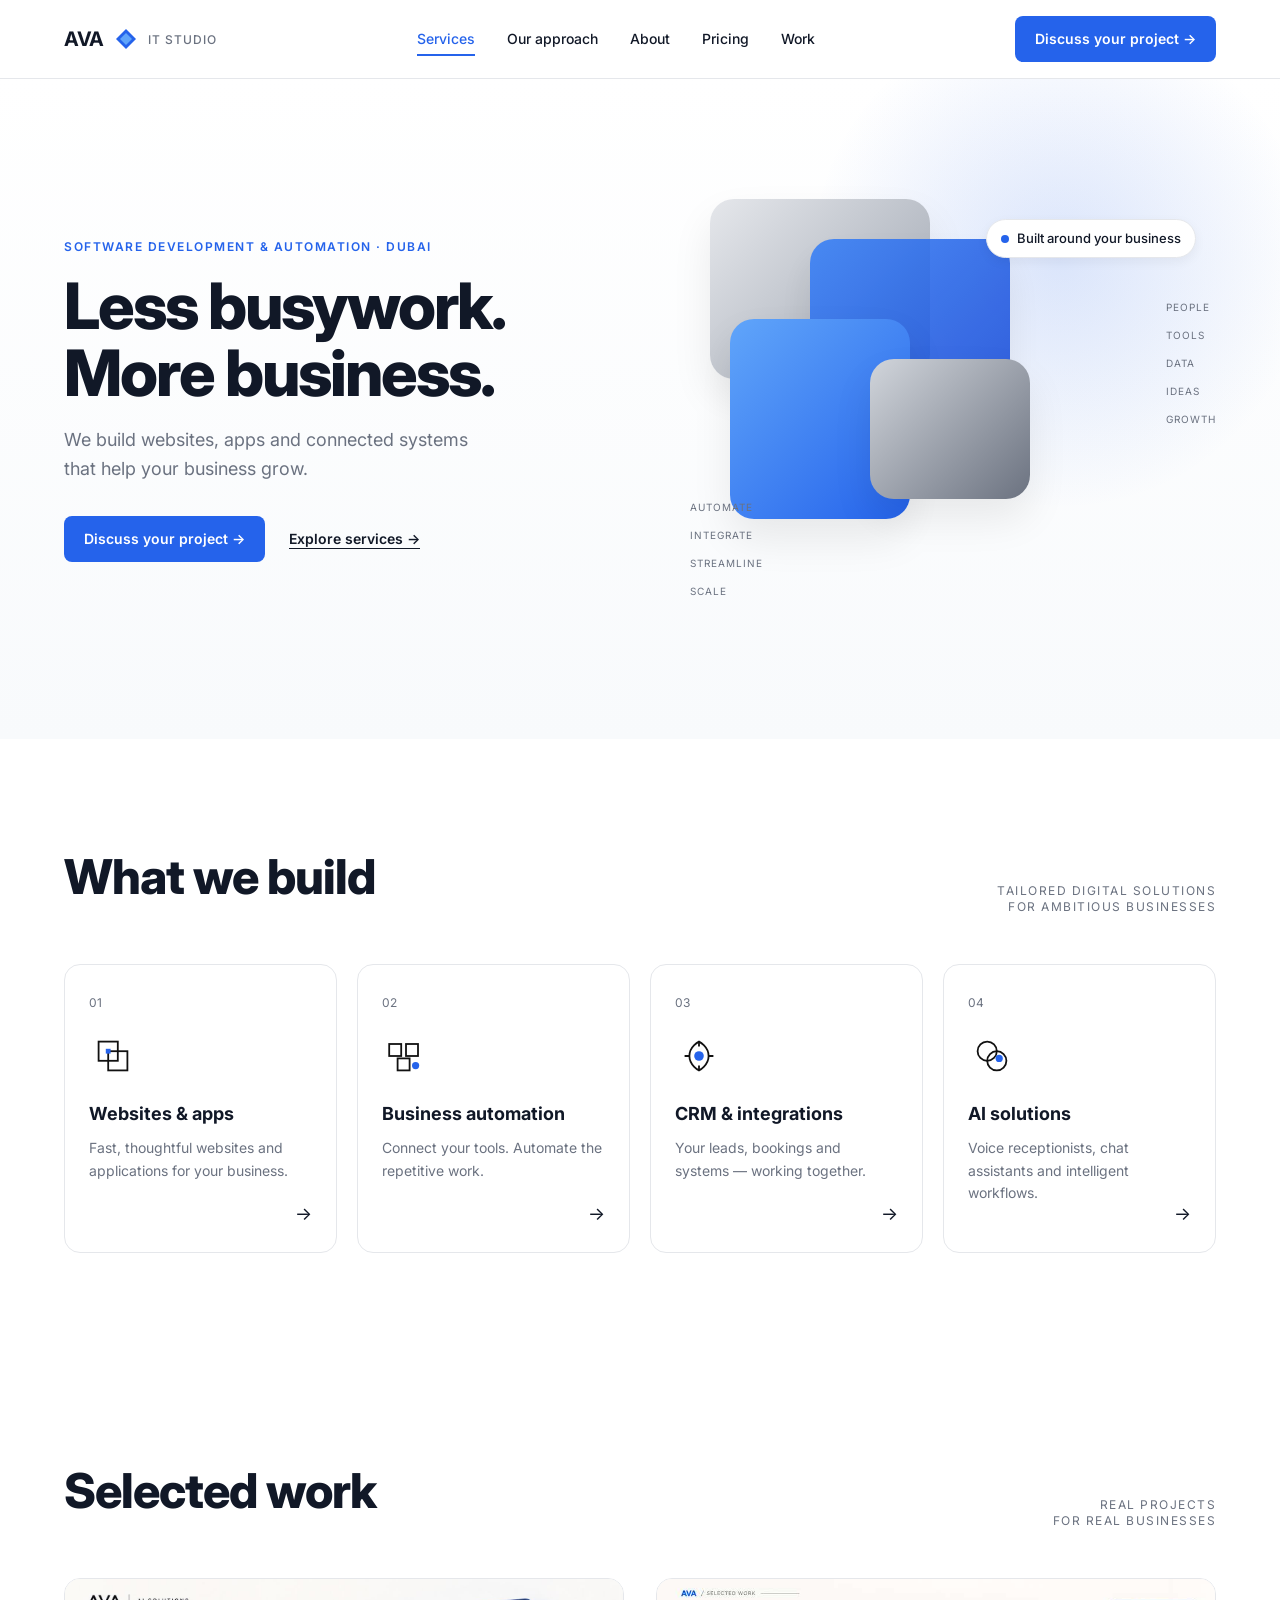
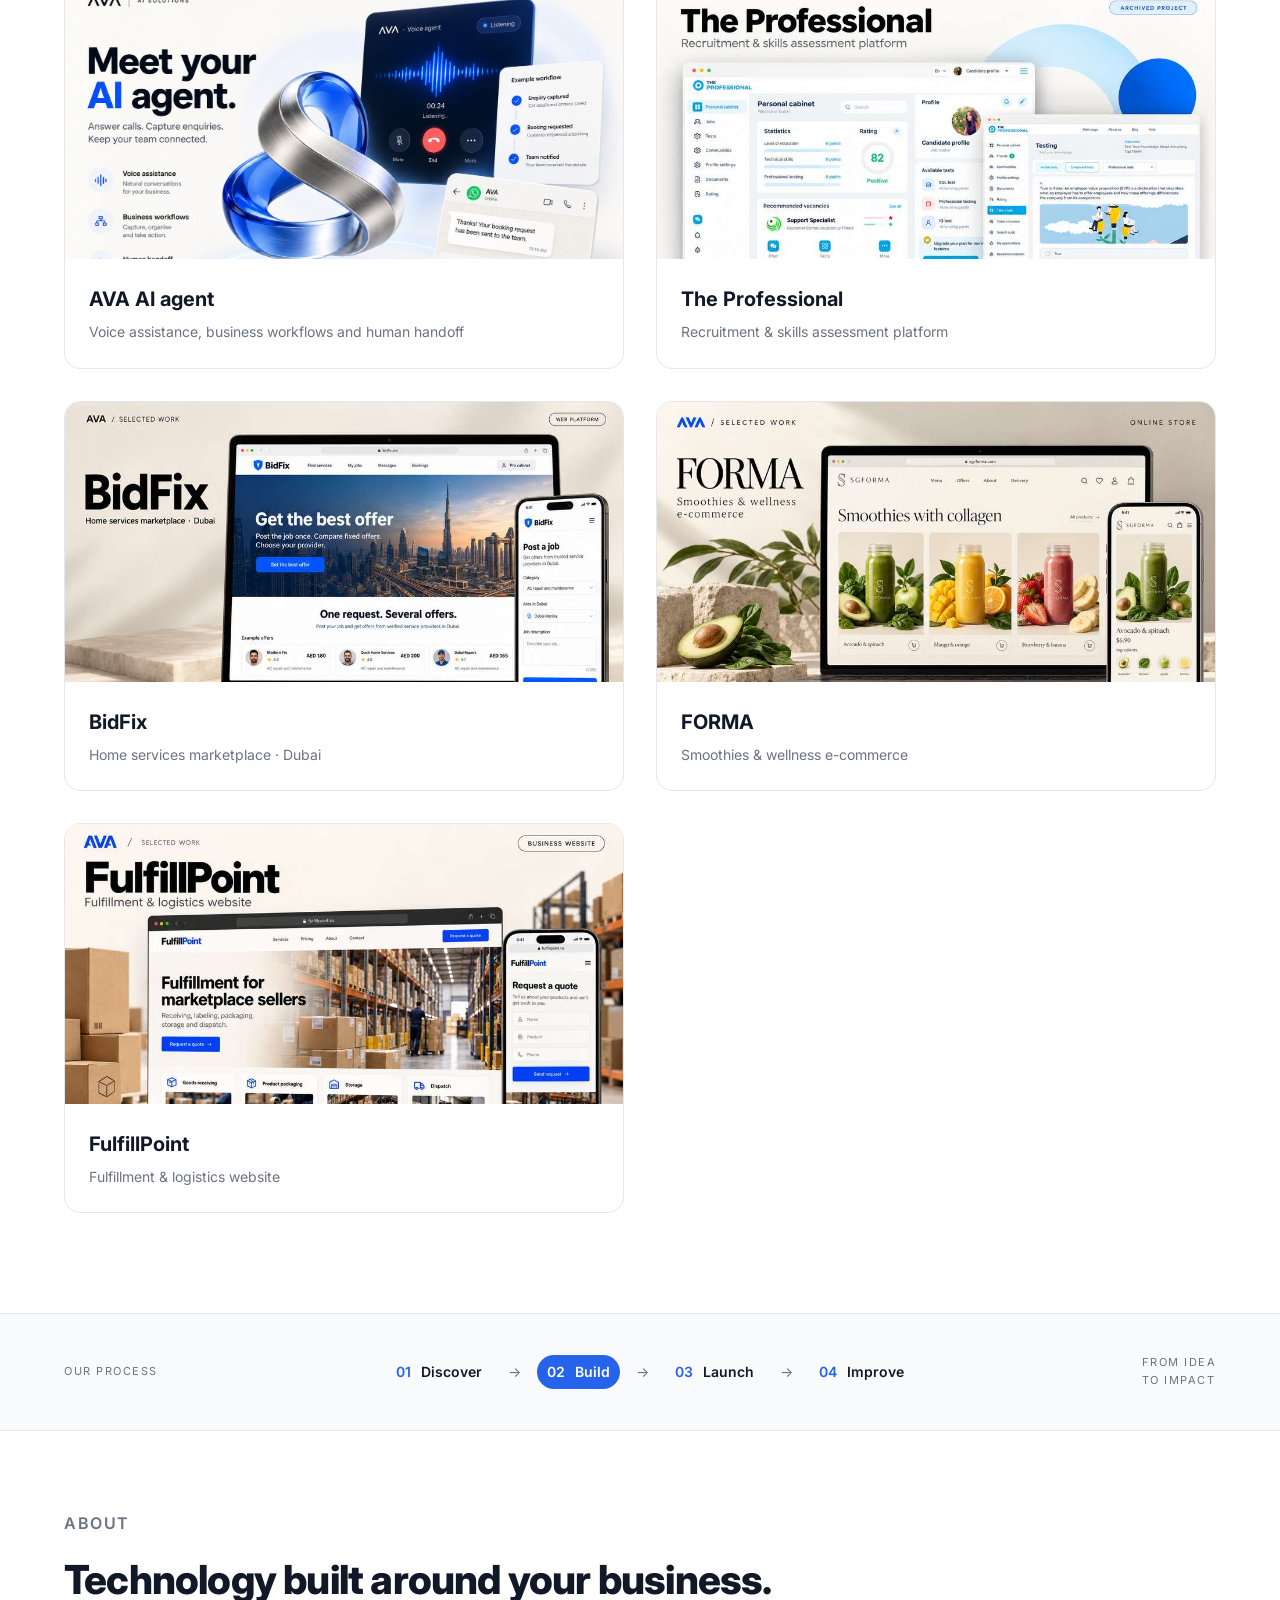
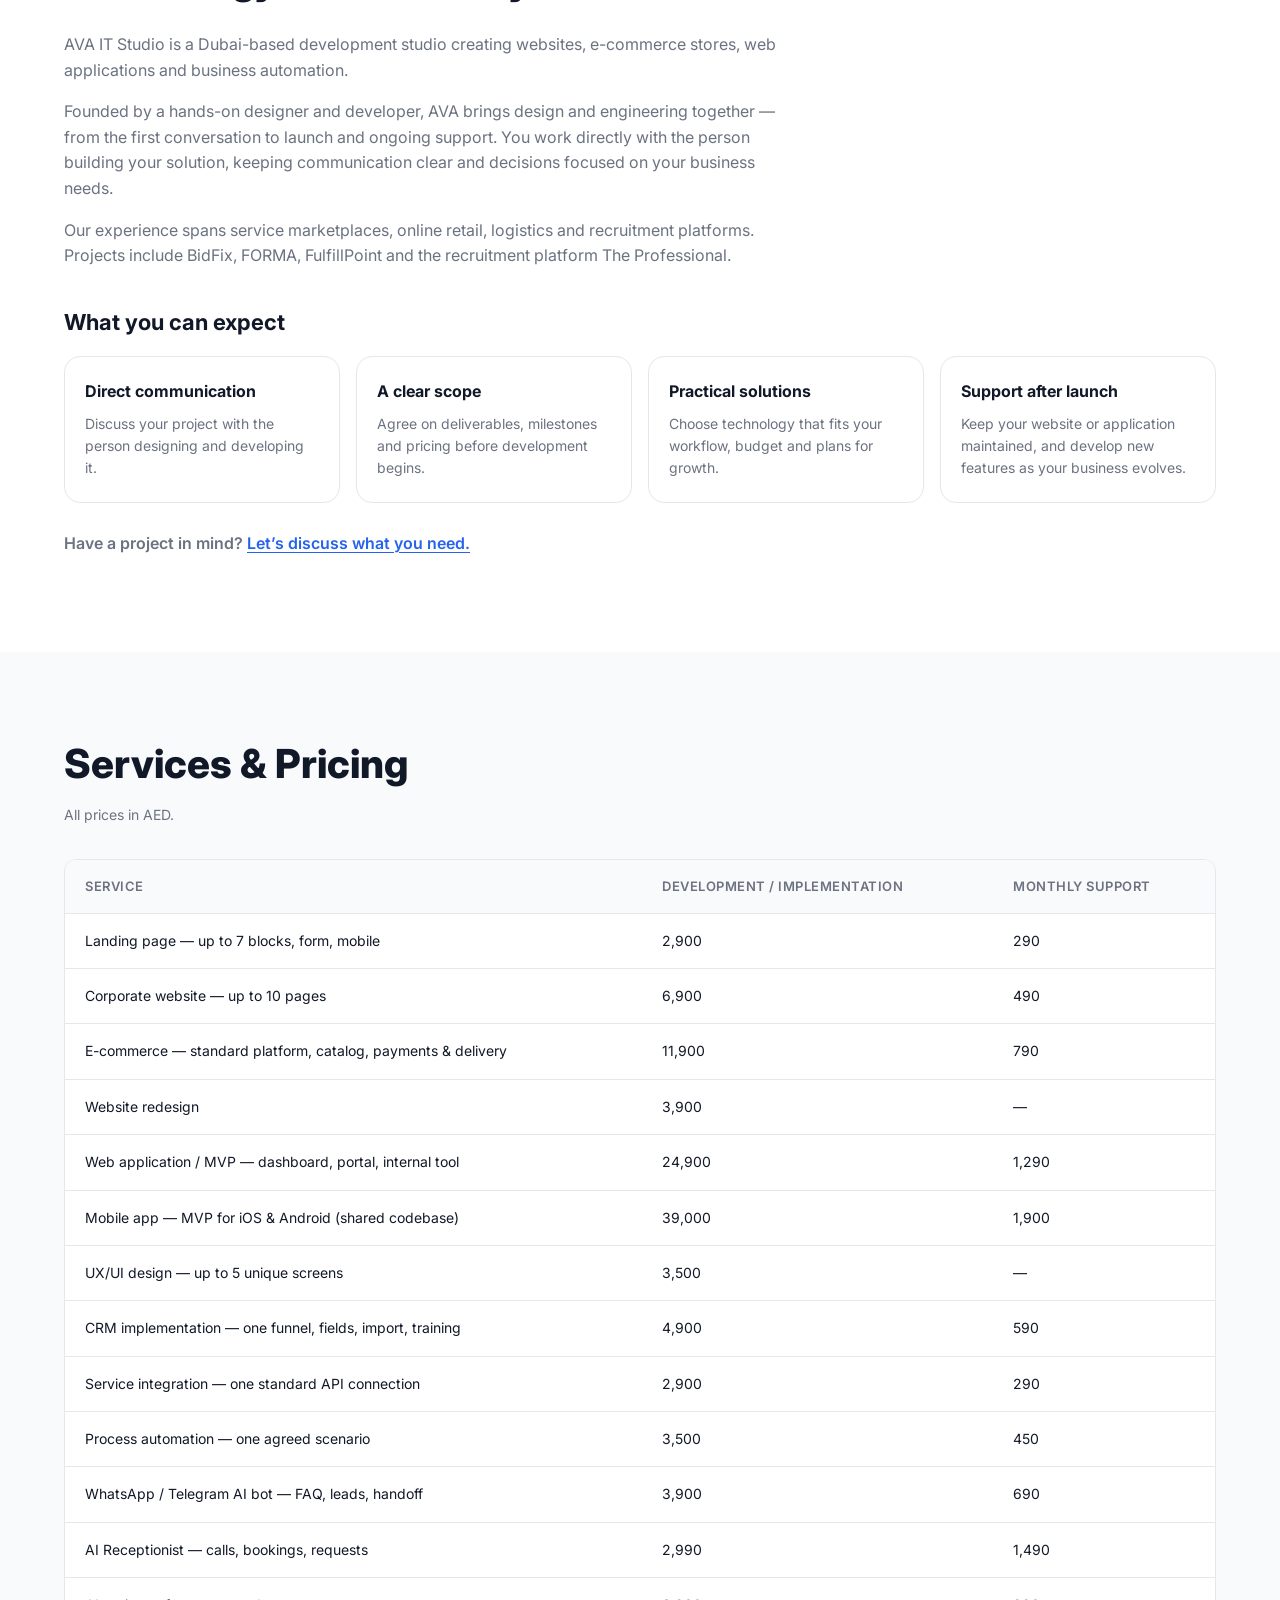
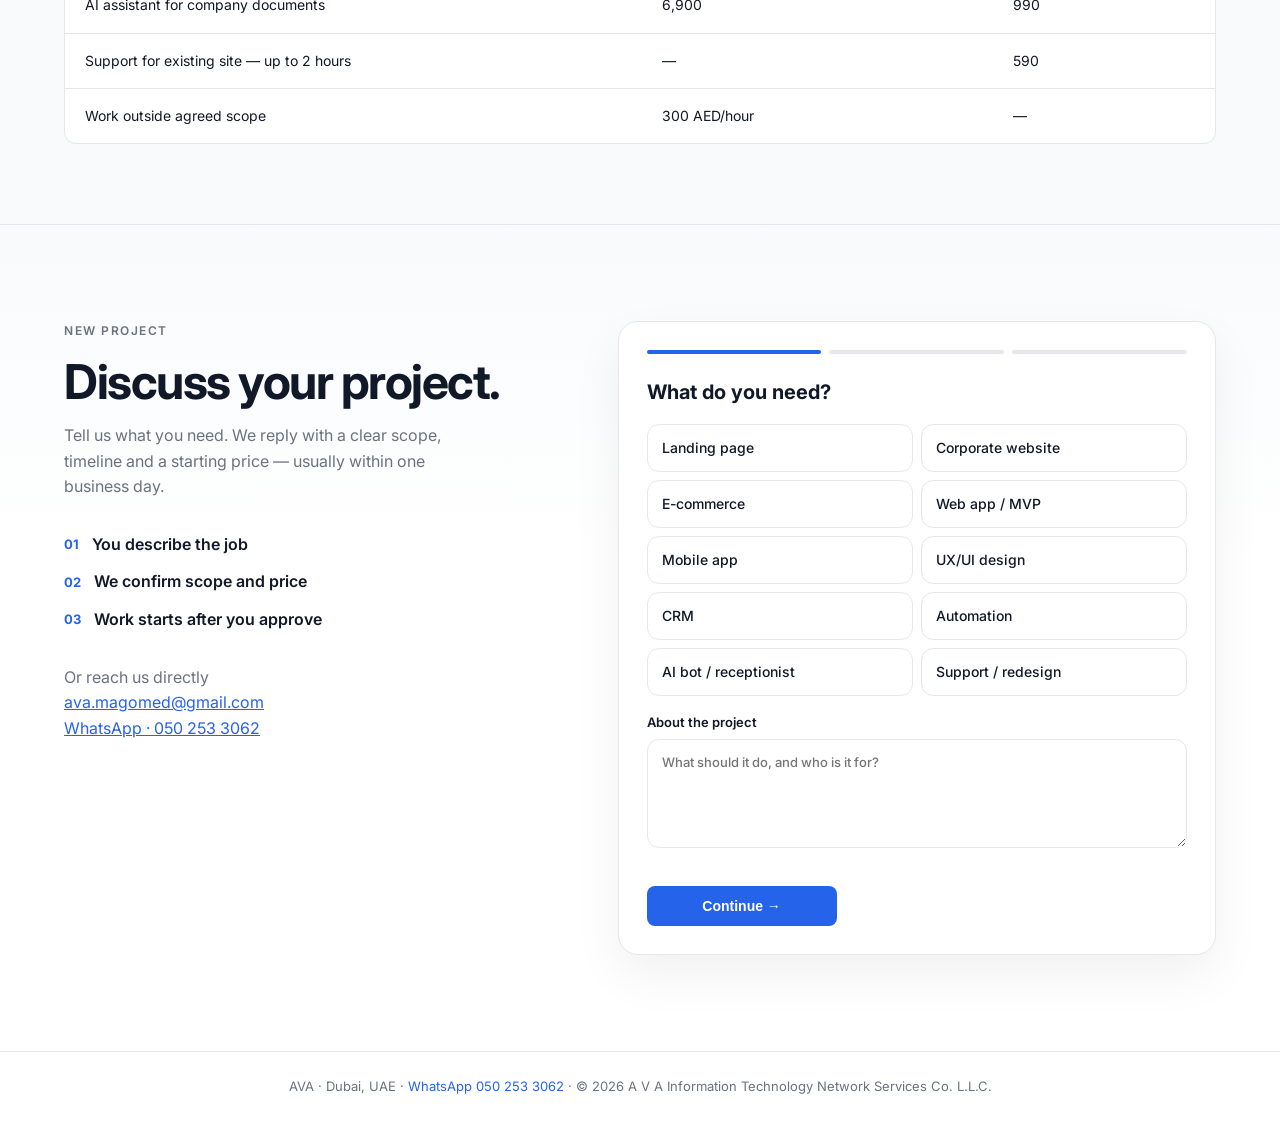
==== commit 9e068526: "Save leads immediately and steady form buttons" ====
--- a/index.html
+++ b/index.html
@@ -5,7 +5,7 @@
     <meta name="viewport" content="width=device-width, initial-scale=1.0">
     <title>AVA IT Studio | Software Development & Automation | Dubai</title>
     <meta name="description" content="AVA IT Studio builds websites, apps, and connected systems that help your business grow. Less busywork. More business. Dubai.">
-    <link rel="stylesheet" href="styles.css">
+    <link rel="stylesheet" href="styles.css?v=3">
     <link rel="preconnect" href="https://fonts.googleapis.com">
     <link rel="preconnect" href="https://fonts.gstatic.com" crossorigin>
     <link href="https://fonts.googleapis.com/css2?family=Inter:wght@300;400;500;600;700;800&display=swap" rel="stylesheet">
--- a/styles.css
+++ b/styles.css
@@ -971,6 +971,7 @@
 }
 
 .choice {
+    position: relative;
     cursor: pointer;
 }
 
@@ -981,13 +982,16 @@
 }
 
 .choice span {
-    display: block;
+    display: flex;
+    align-items: center;
+    min-height: 48px;
     border: 1px solid var(--border);
     border-radius: 12px;
     padding: 12px 14px;
     font-size: 14px;
     font-weight: 500;
-    transition: border-color 0.2s, background 0.2s, transform 0.2s;
+    line-height: 1.3;
+    transition: border-color 0.2s, background 0.2s;
 }
 
 .choice input:checked + span,
@@ -1040,7 +1044,20 @@
     display: flex;
     justify-content: space-between;
     align-items: center;
+    gap: 12px;
     margin-top: 8px;
+}
+
+.form-step > .btn-primary,
+.form-nav .btn-primary {
+    min-width: 190px;
+    justify-content: center;
+    white-space: nowrap;
+}
+
+.form-step > .btn-primary:hover,
+.form-nav .btn-primary:hover {
+    transform: none;
 }
 
 .form-error {
